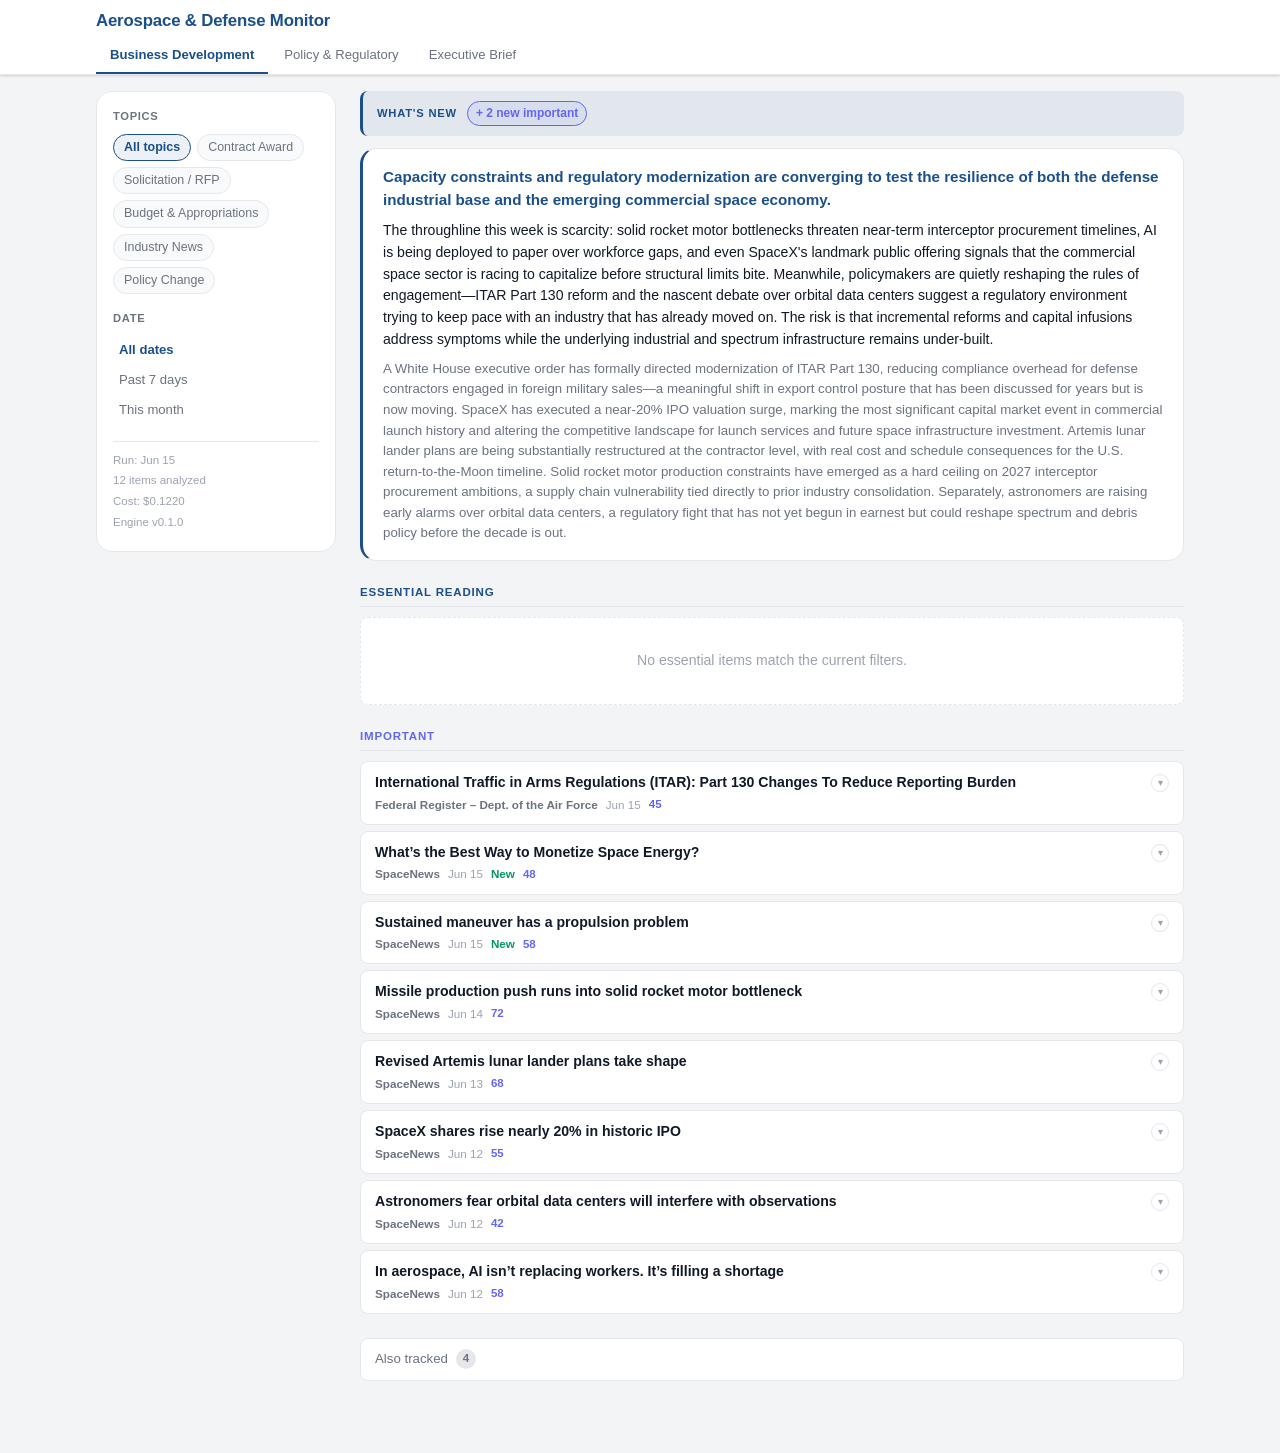
==== clients/aerospace/artifacts/index.html @ c23f2988 "Skeleton engine: config-driven collectors, analysis, deep analysis, archive, frontend, full test sui" ====
<!doctype html>
<html lang="en">
<head>
  <meta charset="utf-8">
  <meta name="viewport" content="width=device-width, initial-scale=1">
  <meta name="theme-color" content="#0052cc" id="meta-theme-color">
  <title>Intelligence Brief</title>
  <style>/* ═══════════════════════════════════════════════════════════════════
   Custom properties — accent overridden at runtime from data JSON
   ═══════════════════════════════════════════════════════════════════ */
:root {
  --accent: #0052cc;
  --accent-dark: #003d99;
  --accent-bg: rgba(0,82,204,.08);

  --text: #111827;
  --text-sec: #6b7280;
  --text-muted: #9ca3af;

  --bg: #f3f4f6;
  --surface: #ffffff;
  --surface-alt: #f9fafb;
  --border: #e5e7eb;

  --t1-accent: var(--accent);
  --t2-accent: #6366f1;
  --t3-color: var(--text-sec);

  --sig-new: #059669;
  --sig-deadline: #dc2626;
  --sig-escalate: #d97706;
  --sig-unverified: #9333ea;

  --r-s: 4px;
  --r-m: 8px;
  --r-l: 12px;
  --r-xl: 16px;

  --shadow: 0 1px 3px rgba(0,0,0,.1), 0 1px 2px rgba(0,0,0,.06);
  --shadow-lg: 0 4px 12px rgba(0,0,0,.1);

  --dur: 160ms;
  --ease: ease;
}

/* ═══════════════════════════════════════════════════════════════════
   Reset & base
   ═══════════════════════════════════════════════════════════════════ */
*, *::before, *::after { box-sizing: border-box; margin: 0; padding: 0; }

body {
  font-family: -apple-system, BlinkMacSystemFont, "Segoe UI", Roboto,
               "Helvetica Neue", Arial, sans-serif;
  font-size: 15px;
  line-height: 1.55;
  color: var(--text);
  background: var(--bg);
  -webkit-font-smoothing: antialiased;
}

a { color: var(--accent); text-decoration: none; }
a:hover { text-decoration: underline; }

h1, h2, h3 { font-weight: 600; line-height: 1.3; }
p { margin-bottom: .6em; }
p:last-child { margin-bottom: 0; }
ul { list-style: none; }

button {
  cursor: pointer;
  border: none;
  background: none;
  font: inherit;
  color: inherit;
}

/* ═══════════════════════════════════════════════════════════════════
   Layout helpers
   ═══════════════════════════════════════════════════════════════════ */
.container {
  width: 100%;
  max-width: 1120px;
  margin: 0 auto;
  padding-left: 16px;
  padding-right: 16px;
}

/* ═══════════════════════════════════════════════════════════════════
   Loading screen
   ═══════════════════════════════════════════════════════════════════ */
#loading-screen {
  position: fixed;
  inset: 0;
  display: flex;
  align-items: center;
  justify-content: center;
  background: var(--bg);
  z-index: 999;
}

#loading-screen.hidden { display: none; }

.loading-inner {
  display: flex;
  flex-direction: column;
  align-items: center;
  gap: 16px;
  color: var(--text-sec);
  font-size: .9rem;
}

.loading-spinner {
  width: 32px;
  height: 32px;
  border: 3px solid var(--border);
  border-top-color: var(--accent);
  border-radius: 50%;
  animation: spin .7s linear infinite;
}

@keyframes spin { to { transform: rotate(360deg); } }

/* ═══════════════════════════════════════════════════════════════════
   Header — sticky, mobile-first
   ═══════════════════════════════════════════════════════════════════ */
.site-header {
  position: sticky;
  top: 0;
  z-index: 100;
  background: var(--surface);
  border-bottom: 1px solid var(--border);
  box-shadow: var(--shadow);
}

.header-inner {
  padding-top: 10px;
  padding-bottom: 0;
}

.header-top {
  display: flex;
  align-items: center;
  justify-content: space-between;
  margin-bottom: 6px;
}

.site-title {
  font-size: .95rem;
  font-weight: 700;
  color: var(--accent);
  letter-spacing: -.01em;
  white-space: nowrap;
  overflow: hidden;
  text-overflow: ellipsis;
}

/* Filters toggle button (hidden on desktop) */
.filter-toggle {
  display: inline-flex;
  align-items: center;
  gap: 5px;
  padding: 5px 12px;
  border: 1px solid var(--border);
  border-radius: var(--r-l);
  font-size: .8rem;
  font-weight: 500;
  color: var(--text-sec);
  background: var(--surface);
  flex-shrink: 0;
  transition: border-color var(--dur), color var(--dur);
}
.filter-toggle[aria-expanded="true"] {
  border-color: var(--accent);
  color: var(--accent);
}

/* Edition tabs */
.edition-nav {
  display: flex;
  gap: 2px;
  overflow-x: auto;
  -webkit-overflow-scrolling: touch;
  scrollbar-width: none;
  padding-bottom: 0;
}
.edition-nav::-webkit-scrollbar { display: none; }

.edition-btn {
  flex-shrink: 0;
  padding: 7px 14px;
  font-size: .82rem;
  font-weight: 500;
  color: var(--text-sec);
  border-bottom: 2px solid transparent;
  border-radius: var(--r-s) var(--r-s) 0 0;
  transition: color var(--dur), border-color var(--dur);
  white-space: nowrap;
}
.edition-btn:hover { color: var(--text); }
.edition-btn.active {
  color: var(--accent);
  border-bottom-color: var(--accent);
  font-weight: 600;
}

/* ═══════════════════════════════════════════════════════════════════
   Page layout — single column on mobile, sidebar on desktop
   ═══════════════════════════════════════════════════════════════════ */
.layout {
  display: block;
  padding-top: 16px;
  padding-bottom: 48px;
}

/* ═══════════════════════════════════════════════════════════════════
   Filter panel — collapses to a drawer on mobile
   ═══════════════════════════════════════════════════════════════════ */
.filter-panel {
  display: none;
  background: var(--surface);
  border: 1px solid var(--border);
  border-radius: var(--r-xl);
  padding: 16px;
  margin-bottom: 16px;
}
.filter-panel.open { display: block; }

.filter-section { margin-bottom: 16px; }
.filter-section:last-child { margin-bottom: 0; }

.filter-label {
  font-size: .7rem;
  font-weight: 700;
  text-transform: uppercase;
  letter-spacing: .06em;
  color: var(--text-sec);
  margin-bottom: 8px !important;
}

/* Category pills */
.category-pills {
  display: flex;
  flex-wrap: wrap;
  gap: 6px;
}

.cat-pill {
  padding: 3px 10px;
  border: 1px solid var(--border);
  border-radius: 20px;
  font-size: .78rem;
  font-weight: 500;
  color: var(--text-sec);
  background: var(--surface-alt);
  cursor: pointer;
  transition: border-color var(--dur), color var(--dur), background var(--dur);
  white-space: nowrap;
}
.cat-pill:hover { border-color: var(--accent); color: var(--accent); }
.cat-pill.active {
  background: var(--accent-bg);
  border-color: var(--accent);
  color: var(--accent);
  font-weight: 600;
}

/* Date filters */
.date-filters { display: flex; flex-direction: column; gap: 2px; }

.date-btn {
  padding: 4px 6px;
  border-radius: var(--r-s);
  font-size: .82rem;
  color: var(--text-sec);
  text-align: left;
  cursor: pointer;
  transition: background var(--dur), color var(--dur);
}
.date-btn:hover { background: var(--surface-alt); color: var(--text); }
.date-btn.active { color: var(--accent); font-weight: 600; }

/* Run metadata */
.run-meta {
  font-size: .72rem;
  color: var(--text-muted);
  border-top: 1px solid var(--border);
  padding-top: 10px;
  margin-top: 4px;
}
.run-meta p { margin-bottom: 3px !important; }

/* ═══════════════════════════════════════════════════════════════════
   What's-new zone
   ═══════════════════════════════════════════════════════════════════ */
#whats-new { margin-bottom: 24px; }

.wn-bar {
  display: flex;
  flex-wrap: wrap;
  gap: 6px;
  align-items: center;
  padding: 10px 14px;
  background: var(--accent-bg);
  border-left: 3px solid var(--accent);
  border-radius: var(--r-m);
  margin-bottom: 12px;
}

.wn-label {
  font-size: .7rem;
  font-weight: 800;
  text-transform: uppercase;
  letter-spacing: .07em;
  color: var(--accent);
  margin-right: 4px;
}

.sig-chip {
  display: inline-flex;
  align-items: center;
  gap: 3px;
  padding: 2px 8px;
  border-radius: 20px;
  font-size: .75rem;
  font-weight: 600;
  white-space: nowrap;
}
.sig-chip.t1  { background: var(--accent-bg); color: var(--accent); border: 1px solid var(--accent); }
.sig-chip.t2  { background: rgba(99,102,241,.08); color: var(--t2-accent); border: 1px solid var(--t2-accent); }
.sig-chip.esc { background: rgba(217,119,6,.08); color: var(--sig-escalate); border: 1px solid var(--sig-escalate); }
.sig-chip.dl  { background: rgba(220,38,38,.08); color: var(--sig-deadline); border: 1px solid var(--sig-deadline); }

/* Editorial block */
.editorial {
  background: var(--surface);
  border: 1px solid var(--border);
  border-left: 3px solid var(--accent);
  border-radius: var(--r-xl);
  padding: 16px 20px;
}
.editorial-theme {
  font-size: .95rem;
  font-weight: 700;
  color: var(--accent);
  margin-bottom: 8px !important;
}
.editorial-note {
  font-size: .88rem;
  margin-bottom: 8px !important;
}
.editorial-digest {
  font-size: .83rem;
  color: var(--text-sec);
  margin-bottom: 0 !important;
}

/* ═══════════════════════════════════════════════════════════════════
   Tier section headings
   ═══════════════════════════════════════════════════════════════════ */
.tier-section { margin-bottom: 24px; }

.tier-heading {
  font-size: .72rem;
  font-weight: 700;
  text-transform: uppercase;
  letter-spacing: .07em;
  color: var(--text-sec);
  margin-bottom: 10px;
  padding-bottom: 6px;
  border-bottom: 1px solid var(--border);
}
.tier1-heading { color: var(--t1-accent); }
.tier2-heading { color: var(--t2-accent); }

/* ═══════════════════════════════════════════════════════════════════
   Tier 1 — full cards in a responsive grid
   ═══════════════════════════════════════════════════════════════════ */
.card-grid {
  display: grid;
  gap: 14px;
  grid-template-columns: 1fr;
}

.full-card {
  background: var(--surface);
  border: 1px solid var(--border);
  border-top: 3px solid var(--accent);
  border-radius: var(--r-xl);
  padding: 18px 20px;
  box-shadow: var(--shadow);
  display: flex;
  flex-direction: column;
  gap: 10px;
  position: relative;
}

.new-badge {
  position: absolute;
  top: 10px;
  right: 12px;
  font-size: .62rem;
  font-weight: 800;
  letter-spacing: .07em;
  color: var(--sig-new);
  background: rgba(5,150,105,.1);
  border: 1px solid var(--sig-new);
  padding: 1px 6px;
  border-radius: var(--r-s);
}

.card-title {
  font-size: .97rem;
  font-weight: 600;
  line-height: 1.35;
  color: var(--text);
  padding-right: 52px; /* room for NEW badge */
}
.card-title a { color: inherit; }
.card-title a:hover { color: var(--accent); text-decoration: none; }

.card-meta {
  display: flex;
  flex-wrap: wrap;
  align-items: center;
  gap: 8px;
  font-size: .76rem;
  color: var(--text-muted);
}
.source-tag {
  font-weight: 600;
  color: var(--text-sec);
}
.score-dot {
  font-size: .72rem;
  font-weight: 700;
}

.analysis-block { font-size: .86rem; }

.analysis-label {
  font-size: .68rem;
  font-weight: 700;
  text-transform: uppercase;
  letter-spacing: .05em;
  color: var(--text-sec);
  display: block;
  margin-bottom: 3px;
}

.so-what, .now-what { margin-bottom: 10px; }
.now-what { margin-bottom: 0; }

/* Stat chips strip */
.stat-chips {
  display: flex;
  flex-wrap: wrap;
  gap: 6px;
}
.stat-chip {
  display: inline-flex;
  align-items: center;
  gap: 4px;
  padding: 2px 8px;
  border: 1px solid var(--border);
  border-radius: var(--r-s);
  font-size: .75rem;
  font-weight: 500;
  color: var(--text-sec);
  background: var(--surface-alt);
}
.stat-chip.money      { border-color:#10b981; color:#059669; background:rgba(16,185,129,.06); }
.stat-chip.population { border-color:#6366f1; color:#4f46e5; background:rgba(99,102,241,.06); }
.stat-chip.deadline   { border-color:var(--sig-deadline); color:var(--sig-deadline); background:rgba(220,38,38,.06); }
.stat-chip.deadline.imminent { font-weight:700; }

/* Category tags */
.cat-tags { display: flex; flex-wrap: wrap; gap: 4px; }
.cat-tag {
  padding: 1px 8px;
  background: var(--accent-bg);
  color: var(--accent);
  border-radius: var(--r-s);
  font-size: .7rem;
  font-weight: 600;
  cursor: pointer;
}
.cat-tag:hover { opacity: .75; }

/* Confidence / unverified warning */
.conf-note {
  font-size: .76rem;
  color: var(--sig-unverified);
  background: rgba(147,51,234,.06);
  border: 1px solid rgba(147,51,234,.2);
  border-radius: var(--r-s);
  padding: 6px 10px;
}

/* ═══════════════════════════════════════════════════════════════════
   Tier 2 — compact expandable rows using <details>
   ═══════════════════════════════════════════════════════════════════ */
.card-list { display: flex; flex-direction: column; gap: 6px; }

.compact-row {
  background: var(--surface);
  border: 1px solid var(--border);
  border-radius: var(--r-m);
  overflow: hidden;
}

.compact-summary {
  display: grid;
  grid-template-columns: 1fr auto;
  align-items: start;
  gap: 10px;
  padding: 10px 14px;
  cursor: pointer;
  user-select: none;
  list-style: none;
  transition: background var(--dur);
}
.compact-summary::-webkit-details-marker { display: none; }
.compact-summary::marker { display: none; }
.compact-summary:hover { background: var(--surface-alt); }
.compact-row[open] .compact-summary { background: var(--surface-alt); }

.compact-left { min-width: 0; }

.compact-title {
  font-size: .88rem;
  font-weight: 600;
  color: var(--text);
  white-space: nowrap;
  overflow: hidden;
  text-overflow: ellipsis;
  margin-bottom: 2px;
}
.compact-meta {
  font-size: .73rem;
  color: var(--text-muted);
  display: flex;
  flex-wrap: wrap;
  gap: 8px;
  align-items: center;
}

.chevron {
  width: 18px;
  height: 18px;
  border: 1.5px solid var(--border);
  border-radius: 50%;
  display: flex;
  align-items: center;
  justify-content: center;
  font-size: .65rem;
  color: var(--text-muted);
  flex-shrink: 0;
  margin-top: 2px;
  transition: transform var(--dur);
}
.compact-row[open] .chevron { transform: rotate(180deg); }

.compact-detail {
  padding: 12px 14px 14px;
  border-top: 1px solid var(--border);
  background: var(--surface-alt);
  display: flex;
  flex-direction: column;
  gap: 10px;
}
.compact-detail .analysis-block { font-size: .84rem; }

.source-link {
  font-size: .78rem;
  color: var(--accent);
  align-self: flex-start;
}

/* ═══════════════════════════════════════════════════════════════════
   Tier 3 — collapsed drawer
   ═══════════════════════════════════════════════════════════════════ */
.tier3-drawer {
  border: 1px solid var(--border);
  border-radius: var(--r-m);
  overflow: hidden;
  margin-bottom: 24px;
}

.tier3-summary {
  display: flex;
  align-items: center;
  gap: 8px;
  padding: 10px 14px;
  cursor: pointer;
  user-select: none;
  font-size: .83rem;
  font-weight: 500;
  color: var(--text-sec);
  background: var(--surface);
  list-style: none;
  transition: background var(--dur);
}
.tier3-summary::-webkit-details-marker { display: none; }
.tier3-summary::marker { display: none; }
.tier3-summary:hover { background: var(--surface-alt); }

.tier3-count {
  min-width: 20px;
  height: 20px;
  padding: 0 5px;
  background: var(--border);
  border-radius: 10px;
  font-size: .72rem;
  font-weight: 700;
  color: var(--text-sec);
  display: inline-flex;
  align-items: center;
  justify-content: center;
}

.tier3-list {
  padding: 8px 14px 12px;
  background: var(--surface);
  border-top: 1px solid var(--border);
  display: flex;
  flex-direction: column;
  gap: 4px;
}

.tier3-item {
  display: flex;
  align-items: baseline;
  gap: 8px;
}
.tier3-dot {
  width: 4px;
  height: 4px;
  border-radius: 50%;
  background: var(--border);
  flex-shrink: 0;
  margin-top: 8px;
}
.tier3-item a {
  font-size: .83rem;
  color: var(--text-sec);
  overflow: hidden;
  text-overflow: ellipsis;
  white-space: nowrap;
  min-width: 0;
}
.tier3-item a:hover { color: var(--accent); }
.tier3-item { flex-wrap: wrap; }       /* let the deep-analysis block drop to its own line */

/* ═══════════════════════════════════════════════════════════════════
   In-depth analysis (per item, all tiers)
   ═══════════════════════════════════════════════════════════════════ */
.deep-wrap { width: 100%; margin-top: 8px; }

.deep-btn {
  font-size: .78rem;
  font-weight: 600;
  color: var(--accent);
  background: var(--accent-bg);
  border: 1px solid var(--border);
  border-radius: var(--radius-sm, 6px);
  padding: 4px 10px;
  cursor: pointer;
}
.deep-btn:hover { border-color: var(--accent); }
.deep-btn[aria-expanded="true"] { background: var(--accent); color: #fff; }

.deep-panel {
  margin-top: 8px;
  padding: 10px 12px;
  background: var(--surface-alt, var(--surface));
  border: 1px solid var(--border);
  border-radius: var(--radius-sm, 6px);
}
.deep-section + .deep-section { margin-top: 10px; }
.deep-section-label {
  font-size: .72rem;
  text-transform: uppercase;
  letter-spacing: .04em;
  color: var(--text-muted);
  margin: 0 0 3px;
}
.deep-text { font-size: .85rem; color: var(--text-sec); margin: 0; }
.deep-list { font-size: .85rem; color: var(--text-sec); margin: 0; padding-left: 18px; }
.deep-list li { margin: 2px 0; }
.deep-empty { font-size: .82rem; color: var(--text-muted); margin: 0; }

/* ═══════════════════════════════════════════════════════════════════
   Empty state
   ═══════════════════════════════════════════════════════════════════ */
.empty-state {
  text-align: center;
  padding: 32px 16px;
  color: var(--text-muted);
  font-size: .88rem;
  background: var(--surface);
  border: 1px dashed var(--border);
  border-radius: var(--r-m);
}

/* ═══════════════════════════════════════════════════════════════════
   Desktop layout — sidebar appears at 900 px
   ═══════════════════════════════════════════════════════════════════ */
@media (min-width: 900px) {
  .filter-toggle { display: none; }

  .layout {
    display: grid;
    grid-template-columns: 220px 1fr;
    gap: 24px;
    align-items: start;
  }

  .filter-panel {
    display: block !important;
    position: sticky;
    top: 90px;
    max-height: calc(100vh - 110px);
    overflow-y: auto;
    scrollbar-width: thin;
    margin-bottom: 0;
  }

  .card-grid { grid-template-columns: repeat(2, 1fr); }

  .site-title { font-size: 1.05rem; }
}

@media (min-width: 1120px) {
  .layout { grid-template-columns: 240px 1fr; }
}
</style>
</head>
<body>
  <div id="loading-screen" aria-live="polite" aria-label="Loading">
    <div class="loading-inner">
      <div class="loading-spinner"></div>
      <p>Loading briefing…</p>
    </div>
  </div>

  <header class="site-header" id="site-header" hidden>
    <div class="header-inner container">
      <div class="header-top">
        <h1 class="site-title" id="site-title"></h1>
        <button class="filter-toggle" id="filter-toggle"
                aria-expanded="false" aria-controls="filter-panel">
          <svg width="16" height="16" viewBox="0 0 16 16" fill="currentColor" aria-hidden="true">
            <path d="M1 3h14v1.5L9 10v5l-2-1V10L1 4.5V3z"/>
          </svg>
          Filters
        </button>
      </div>
      <nav class="edition-nav" id="edition-nav" aria-label="Editions"></nav>
    </div>
  </header>

  <div class="layout container" id="main-layout" hidden>
    <aside class="filter-panel" id="filter-panel" aria-label="Filters">
      <div class="filter-section" id="category-section">
        <p class="filter-label">Topics</p>
        <div class="category-pills" id="category-pills"></div>
      </div>
      <div class="filter-section">
        <p class="filter-label">Date</p>
        <div class="date-filters" id="date-filters"></div>
      </div>
      <div class="run-meta" id="run-meta"></div>
    </aside>

    <main class="content" id="content" role="main">
      <section aria-label="What's new" id="whats-new"></section>

      <section class="tier-section" id="tier1-section">
        <h2 class="tier-heading tier1-heading">Essential Reading</h2>
        <div class="card-grid" id="tier1-cards"></div>
        <p class="empty-state" id="tier1-empty" hidden>
          No essential items match the current filters.
        </p>
      </section>

      <section class="tier-section" id="tier2-section">
        <h2 class="tier-heading tier2-heading">Important</h2>
        <div class="card-list" id="tier2-cards"></div>
        <p class="empty-state" id="tier2-empty" hidden>
          No important items match the current filters.
        </p>
      </section>

      <details class="tier3-drawer" id="tier3-drawer">
        <summary class="tier3-summary">
          Also tracked
          <span class="tier3-count" id="tier3-count">0</span>
        </summary>
        <ul class="tier3-list" id="tier3-list" aria-label="Routine items"></ul>
      </details>
    </main>
  </div>

  <script>window.__DATA_URL = 'run_output.json';</script>
  <script>'use strict';

/* ═══════════════════════════════════════════════════════════════════
   State
   ═══════════════════════════════════════════════════════════════════ */
const state = {
  data: null,
  activeEdition: null,   // edition id string
  activeCategory: null,  // category string, null = all
  dateFilter: 'all',     // 'all' | 'week' | 'month'
  newIds: new Set(),     // item_ids that are new this run
};

/* ═══════════════════════════════════════════════════════════════════
   Boot
   ═══════════════════════════════════════════════════════════════════ */
document.addEventListener('DOMContentLoaded', () => {
  const url = window.__DATA_URL || 'run_output.json';
  fetch(url)
    .then(r => {
      if (!r.ok) throw new Error('HTTP ' + r.status + ' loading ' + url);
      return r.json();
    })
    .then(data => {
      state.data = data;
      boot();
    })
    .catch(err => {
      const scr = document.getElementById('loading-screen');
      scr.innerHTML =
        '<div class="loading-inner" style="color:var(--sig-deadline)">' +
        '<p>Could not load briefing data.</p>' +
        '<p style="font-size:.8rem;color:var(--text-muted)">' + esc(err.message) + '</p>' +
        '</div>';
    });
});

function boot() {
  const { data } = state;
  const wn = data.whats_new || {};
  state.newIds = new Set([...(wn.new_tier_1 || []), ...(wn.new_tier_2 || [])]);

  const cfg = data.site_config;
  if (cfg && cfg.editions && cfg.editions.length > 0) {
    state.activeEdition = cfg.editions[0].id;
  }

  applyBranding(cfg);
  buildEditionNav(cfg);
  buildFilterPanel(cfg);
  wireFilterToggle();
  renderRunMeta();
  render();

  document.getElementById('loading-screen').classList.add('hidden');
  document.getElementById('site-header').hidden = false;
  document.getElementById('main-layout').hidden = false;
}

/* ═══════════════════════════════════════════════════════════════════
   Branding — accent color and title from data
   ═══════════════════════════════════════════════════════════════════ */
function applyBranding(cfg) {
  if (!cfg) return;
  document.title = cfg.name + ' — Briefing';
  document.getElementById('site-title').textContent = cfg.name;
  if (cfg.accent_color) {
    const root = document.documentElement;
    root.style.setProperty('--accent', cfg.accent_color);
    root.style.setProperty('--accent-dark', shiftLightness(cfg.accent_color, -0.12));
    root.style.setProperty('--accent-bg', hexAlpha(cfg.accent_color, 0.08));
    const meta = document.getElementById('meta-theme-color');
    if (meta) meta.setAttribute('content', cfg.accent_color);
  }
}

function shiftLightness(hex, delta) {
  const r = clamp(parseInt(hex.slice(1, 3), 16) + Math.round(delta * 255));
  const g = clamp(parseInt(hex.slice(3, 5), 16) + Math.round(delta * 255));
  const b = clamp(parseInt(hex.slice(5, 7), 16) + Math.round(delta * 255));
  return '#' + [r, g, b].map(v => v.toString(16).padStart(2, '0')).join('');
}
function hexAlpha(hex, a) {
  const r = parseInt(hex.slice(1, 3), 16);
  const g = parseInt(hex.slice(3, 5), 16);
  const b = parseInt(hex.slice(5, 7), 16);
  return 'rgba(' + r + ',' + g + ',' + b + ',' + a + ')';
}
function clamp(v) { return Math.max(0, Math.min(255, v)); }

/* ═══════════════════════════════════════════════════════════════════
   Edition nav
   ═══════════════════════════════════════════════════════════════════ */
function buildEditionNav(cfg) {
  const nav = document.getElementById('edition-nav');
  if (!cfg || cfg.editions.length < 2) { nav.hidden = true; return; }
  nav.innerHTML = '';
  cfg.editions.forEach(ed => {
    const btn = el('button', 'edition-btn' + (ed.id === state.activeEdition ? ' active' : ''));
    btn.textContent = ed.label;
    btn.dataset.id = ed.id;
    btn.addEventListener('click', () => {
      state.activeEdition = ed.id;
      state.activeCategory = null;
      nav.querySelectorAll('.edition-btn').forEach(b =>
        b.classList.toggle('active', b.dataset.id === ed.id));
      refreshCategoryPills(cfg);
      render();
    });
    nav.appendChild(btn);
  });
}

/* ═══════════════════════════════════════════════════════════════════
   Filter panel
   ═══════════════════════════════════════════════════════════════════ */
function buildFilterPanel(cfg) {
  refreshCategoryPills(cfg);
  buildDateButtons();
}

function refreshCategoryPills(cfg) {
  const wrap = document.getElementById('category-pills');
  const sec = document.getElementById('category-section');
  wrap.innerHTML = '';
  if (!cfg) return;

  const edition = cfg.editions.find(e => e.id === state.activeEdition);
  if (!edition || !edition.categories.length) {
    sec.hidden = true;
    return;
  }
  sec.hidden = false;

  // "All" pill
  wrap.appendChild(makePill('All topics', null));
  edition.categories.forEach(cat => wrap.appendChild(makePill(cat, cat)));
}

function makePill(label, value) {
  const btn = el('button', 'cat-pill' + (state.activeCategory === value ? ' active' : ''));
  btn.textContent = label;
  btn.addEventListener('click', () => {
    state.activeCategory = (state.activeCategory === value) ? null : value;
    syncPillStates(value);
    render();
  });
  return btn;
}

function syncPillStates(clicked) {
  document.querySelectorAll('.cat-pill').forEach(p => {
    const isAll = p.textContent === 'All topics';
    p.classList.toggle('active', isAll ? state.activeCategory === null : p.textContent === state.activeCategory);
  });
}

function buildDateButtons() {
  const wrap = document.getElementById('date-filters');
  [['All dates', 'all'], ['Past 7 days', 'week'], ['This month', 'month']].forEach(([label, val]) => {
    const btn = el('button', 'date-btn' + (state.dateFilter === val ? ' active' : ''));
    btn.textContent = label;
    btn.addEventListener('click', () => {
      state.dateFilter = val;
      document.querySelectorAll('.date-btn').forEach(b =>
        b.classList.toggle('active', b.textContent === label));
      render();
    });
    wrap.appendChild(btn);
  });
}

function wireFilterToggle() {
  const btn = document.getElementById('filter-toggle');
  const panel = document.getElementById('filter-panel');
  btn.addEventListener('click', () => {
    const open = panel.classList.toggle('open');
    btn.setAttribute('aria-expanded', String(open));
  });
}

/* ═══════════════════════════════════════════════════════════════════
   Filtering
   ═══════════════════════════════════════════════════════════════════ */
function filteredItems() {
  const now = Date.now();
  const weekMs = 7 * 86400e3;
  return (state.data.items || []).filter(item => {
    // Edition: must have non-zero relevance in the active edition
    if (state.activeEdition) {
      const ea = item.per_edition && item.per_edition[state.activeEdition];
      if (!ea || ea.relevance_score === 0) return false;
    }
    // Category
    if (state.activeCategory) {
      const ea = item.per_edition && item.per_edition[state.activeEdition];
      if (!ea || !ea.categories.includes(state.activeCategory)) return false;
    }
    // Date
    if (state.dateFilter !== 'all') {
      const ts = new Date(item.published_at || item.collected_at).getTime();
      if (state.dateFilter === 'week' && now - ts > weekMs) return false;
      if (state.dateFilter === 'month') {
        const d = new Date(ts);
        const today = new Date();
        if (d.getFullYear() !== today.getFullYear() || d.getMonth() !== today.getMonth()) return false;
      }
    }
    return true;
  });
}

/* ═══════════════════════════════════════════════════════════════════
   Main render
   ═══════════════════════════════════════════════════════════════════ */
function render() {
  const items = filteredItems();
  const t1 = items.filter(i => i.tier === 1);
  const t2 = items.filter(i => i.tier === 2);
  const t3 = items.filter(i => i.tier === 3);

  renderWhatsNew(items);
  renderTier1(t1);
  renderTier2(t2);
  renderTier3(t3);
}

/* ═══════════════════════════════════════════════════════════════════
   What's-new zone
   ═══════════════════════════════════════════════════════════════════ */
function renderWhatsNew(visible) {
  const sec = document.getElementById('whats-new');
  sec.innerHTML = '';
  const wn = state.data.whats_new || {};
  const editorial = state.data.editorial;
  const visSet = new Set(visible.map(i => i.item_id));

  const n1    = (wn.new_tier_1  || []).filter(id => visSet.has(id)).length;
  const n2    = (wn.new_tier_2  || []).filter(id => visSet.has(id)).length;
  const nEsc  = (wn.escalated   || []).filter(e  => visSet.has(e.item_id)).length;
  const dl    = (wn.deadline_imminent || []).filter(id => visSet.has(id)).length;

  const chips = [];
  if (n1)   chips.push('<span class="sig-chip t1">▲ ' + n1 + ' new essential</span>');
  if (n2)   chips.push('<span class="sig-chip t2">+ ' + n2 + ' new important</span>');
  if (nEsc) chips.push('<span class="sig-chip esc">↑ ' + nEsc + ' escalated</span>');
  if (dl)   chips.push('<span class="sig-chip dl">⏰ ' + dl + ' deadline soon</span>');

  if (chips.length) {
    const bar = el('div', 'wn-bar');
    bar.innerHTML = '<span class="wn-label">What\'s new</span>' + chips.join('');
    sec.appendChild(bar);
  }

  if (editorial) {
    const card = el('div', 'editorial');
    card.innerHTML =
      '<p class="editorial-theme">' + esc(editorial.theme_of_week) + '</p>' +
      '<p class="editorial-note">' + esc(editorial.editors_note) + '</p>' +
      '<p class="editorial-digest">' + esc(editorial.whats_new_digest) + '</p>';
    sec.appendChild(card);
  }
}

/* ═══════════════════════════════════════════════════════════════════
   Tier 1 — full cards
   ═══════════════════════════════════════════════════════════════════ */
function renderTier1(items) {
  const grid = document.getElementById('tier1-cards');
  const empty = document.getElementById('tier1-empty');
  grid.innerHTML = '';
  empty.hidden = items.length > 0;
  items.forEach(item => grid.appendChild(fullCard(item)));
}

function fullCard(item) {
  const ea = editionAnalysis(item);
  const isNew = state.newIds.has(item.item_id);
  const div = el('div', 'full-card');

  // NEW badge
  if (isNew) {
    const badge = el('span', 'new-badge');
    badge.textContent = 'NEW';
    div.appendChild(badge);
  }

  // Title
  const titleEl = el('div', 'card-title');
  const link = el('a');
  link.href = item.url;
  link.target = '_blank';
  link.rel = 'noopener';
  link.textContent = item.title;
  titleEl.appendChild(link);
  div.appendChild(titleEl);

  // Meta row
  const meta = el('div', 'card-meta');
  const src = el('span', 'source-tag');
  src.textContent = item.source_id;
  meta.appendChild(src);
  if (item.published_at) {
    const dt = el('span');
    dt.textContent = fmtDate(item.published_at);
    meta.appendChild(dt);
  }
  if (ea) {
    const sc = el('span', 'score-dot');
    sc.textContent = ea.relevance_score;
    sc.style.color = ea.relevance_score >= 80 ? 'var(--t1-accent)' : 'var(--t2-accent)';
    meta.appendChild(sc);
  }
  div.appendChild(meta);

  // Analysis
  if (ea) {
    const ab = el('div', 'analysis-block');
    ab.innerHTML =
      '<div class="so-what">' +
        '<span class="analysis-label">Why it matters</span>' +
        esc(ea.so_what) +
      '</div>' +
      '<div class="now-what">' +
        '<span class="analysis-label">What to do</span>' +
        esc(ea.now_what) +
      '</div>';
    div.appendChild(ab);
  }

  // Stat chips
  const chips = statChips(item);
  if (chips) div.appendChild(chips);

  // Category tags
  if (ea && ea.categories.length) {
    const tags = el('div', 'cat-tags');
    ea.categories.forEach(cat => {
      const t = el('span', 'cat-tag');
      t.textContent = cat;
      t.addEventListener('click', () => { state.activeCategory = cat; syncPillStates(cat); render(); });
      tags.appendChild(t);
    });
    div.appendChild(tags);
  }

  // Confidence note
  if (item.confidence_note) {
    const note = el('div', 'conf-note');
    note.textContent = '⚠ ' + item.confidence_note;
    div.appendChild(note);
  }

  div.appendChild(deepAnalysisBlock(item));
  return div;
}

/* ═══════════════════════════════════════════════════════════════════
   Tier 2 — compact expandable rows
   ═══════════════════════════════════════════════════════════════════ */
function renderTier2(items) {
  const list = document.getElementById('tier2-cards');
  const empty = document.getElementById('tier2-empty');
  list.innerHTML = '';
  empty.hidden = items.length > 0;
  items.forEach(item => list.appendChild(compactRow(item)));
}

function compactRow(item) {
  const ea = editionAnalysis(item);
  const isNew = state.newIds.has(item.item_id);
  const details = el('details', 'compact-row');

  // Summary (always visible)
  const summary = el('summary', 'compact-summary');
  const left = el('div', 'compact-left');

  const title = el('div', 'compact-title');
  title.textContent = item.title;
  left.appendChild(title);

  const meta = el('div', 'compact-meta');
  const src = el('span', 'source-tag');
  src.textContent = item.source_id;
  meta.appendChild(src);
  if (item.published_at) {
    const dt = el('span');
    dt.textContent = fmtDate(item.published_at);
    meta.appendChild(dt);
  }
  if (isNew) {
    const nb = el('span');
    nb.textContent = 'New';
    nb.style.cssText = 'color:var(--sig-new);font-weight:700';
    meta.appendChild(nb);
  }
  if (ea) {
    const sc = el('span', 'score-dot');
    sc.textContent = ea.relevance_score;
    sc.style.color = 'var(--t2-accent)';
    meta.appendChild(sc);
  }
  left.appendChild(meta);
  summary.appendChild(left);

  const chev = el('span', 'chevron');
  chev.textContent = '▾';
  chev.setAttribute('aria-hidden', 'true');
  summary.appendChild(chev);
  details.appendChild(summary);

  // Detail (shown when open)
  if (ea) {
    const detail = el('div', 'compact-detail');

    const ab = el('div', 'analysis-block');
    ab.innerHTML =
      '<div class="so-what">' +
        '<span class="analysis-label">Why it matters</span>' +
        esc(ea.so_what) +
      '</div>' +
      '<div class="now-what">' +
        '<span class="analysis-label">What to do</span>' +
        esc(ea.now_what) +
      '</div>';
    detail.appendChild(ab);

    const chips = statChips(item);
    if (chips) detail.appendChild(chips);

    if (ea.categories.length) {
      const tags = el('div', 'cat-tags');
      ea.categories.forEach(cat => {
        const t = el('span', 'cat-tag');
        t.textContent = cat;
        t.addEventListener('click', () => { state.activeCategory = cat; syncPillStates(cat); render(); });
        tags.appendChild(t);
      });
      detail.appendChild(tags);
    }

    if (item.confidence_note) {
      const note = el('div', 'conf-note');
      note.textContent = '⚠ ' + item.confidence_note;
      detail.appendChild(note);
    }

    const srcLink = el('a', 'source-link');
    srcLink.href = item.url;
    srcLink.target = '_blank';
    srcLink.rel = 'noopener';
    srcLink.textContent = 'Read source ↗';
    detail.appendChild(srcLink);

    details.appendChild(detail);
  }

  details.appendChild(deepAnalysisBlock(item));
  return details;
}

/* ═══════════════════════════════════════════════════════════════════
   Tier 3 — collapsed drawer
   ═══════════════════════════════════════════════════════════════════ */
function renderTier3(items) {
  const list   = document.getElementById('tier3-list');
  const count  = document.getElementById('tier3-count');
  const drawer = document.getElementById('tier3-drawer');
  list.innerHTML = '';
  count.textContent = items.length;
  drawer.style.display = items.length === 0 ? 'none' : '';
  items.forEach(item => {
    const li = el('li', 'tier3-item');
    const dot = el('span', 'tier3-dot');
    const a = el('a');
    a.href = item.url;
    a.target = '_blank';
    a.rel = 'noopener';
    a.title = item.title;
    a.textContent = item.title;
    li.appendChild(dot);
    li.appendChild(a);
    li.appendChild(deepAnalysisBlock(item));
    list.appendChild(li);
  });
}

/* ═══════════════════════════════════════════════════════════════════
   In-depth analysis
   ═══════════════════════════════════════════════════════════════════ */

// ── Live-call seam ───────────────────────────────────────────────────
// Returns a Promise of the deep-analysis payload for one item. Today it
// resolves with data precomputed at pipeline time and embedded in the loaded
// artifact. To move deep analysis to an on-demand backend later, change ONLY
// this function body — e.g.
//     return fetch('/api/deep/' + encodeURIComponent(itemId)).then(r => r.json());
// Every caller already awaits the returned promise and renders from its result,
// so no other frontend code needs to change.
function getDeepAnalysis(itemId) {
  const item = (state.data.items || []).find(i => i.item_id === itemId);
  return Promise.resolve((item && item.deep_analysis) || null);
}

// Button + lazily-populated panel, shared by every tier's card renderer.
function deepAnalysisBlock(item) {
  const wrap = el('div', 'deep-wrap');

  const btn = el('button', 'deep-btn');
  btn.textContent = 'In-depth analysis';
  btn.setAttribute('aria-expanded', 'false');

  const panel = el('div', 'deep-panel');
  panel.hidden = true;

  btn.addEventListener('click', () => {
    const willOpen = panel.hidden;
    panel.hidden = !willOpen;
    btn.setAttribute('aria-expanded', String(willOpen));
    // Populate once, on first open. getDeepAnalysis is the swap point for a
    // future remote call; we always treat its result as a promise.
    if (willOpen && !panel.dataset.loaded) {
      panel.dataset.loaded = '1';
      getDeepAnalysis(item.item_id).then(da => renderDeepSections(panel, da));
    }
  });

  wrap.appendChild(btn);
  wrap.appendChild(panel);
  return wrap;
}

function renderDeepSections(panel, da) {
  panel.innerHTML = '';
  if (!da || !da.sections) {
    const empty = el('p', 'deep-empty');
    empty.textContent = 'No in-depth analysis available for this item.';
    panel.appendChild(empty);
    return;
  }

  // Section order and labels come from site_config (presentation layer);
  // fall back to the data's own keys if config metadata is absent.
  const cfg = state.data.site_config;
  const meta = (cfg && cfg.deep_analysis_sections) ||
    Object.keys(da.sections).map(id => ({ id, label: id }));

  meta.forEach(m => {
    const value = da.sections[m.id];
    if (value == null) return;
    const sec = el('div', 'deep-section');
    const h = el('h4', 'deep-section-label');
    h.textContent = m.label;
    sec.appendChild(h);
    if (Array.isArray(value)) {
      const ul = el('ul', 'deep-list');
      value.forEach(v => { const li = el('li'); li.textContent = v; ul.appendChild(li); });
      sec.appendChild(ul);
    } else {
      const p = el('p', 'deep-text');
      p.textContent = value;
      sec.appendChild(p);
    }
    panel.appendChild(sec);
  });
}

/* ═══════════════════════════════════════════════════════════════════
   Run meta
   ═══════════════════════════════════════════════════════════════════ */
function renderRunMeta() {
  const wrap = document.getElementById('run-meta');
  const m = state.data.meta;
  if (!m) return;
  const lines = [];
  if (m.run_at) lines.push('Run: ' + fmtDate(m.run_at));
  if (m.items_analyzed != null) lines.push(m.items_analyzed + ' items analyzed');
  if (m.estimated_cost_usd != null) lines.push('Cost: $' + m.estimated_cost_usd.toFixed(4));
  if (m.engine_version) lines.push('Engine v' + m.engine_version);
  wrap.innerHTML = lines.map(l => '<p>' + esc(l) + '</p>').join('');
}

/* ═══════════════════════════════════════════════════════════════════
   Stat chips
   ═══════════════════════════════════════════════════════════════════ */
function statChips(item) {
  const chips = [];

  if (item.dollar_amount) {
    const txt = item.dollar_amount.value != null
      ? fmtMoney(item.dollar_amount.value, item.dollar_amount.currency)
      : item.dollar_amount.raw_text;
    const c = el('span', 'stat-chip money');
    c.textContent = '💰 ' + txt;
    chips.push(c);
  }

  if (item.affected_population) {
    const txt = item.affected_population.value != null
      ? fmtPop(item.affected_population.value, item.affected_population.unit)
      : item.affected_population.raw_text;
    const c = el('span', 'stat-chip population');
    c.textContent = '👥 ' + txt;
    chips.push(c);
  }

  if (item.action_deadline) {
    const imminent = deadlineImminent(item.action_deadline);
    const c = el('span', 'stat-chip deadline' + (imminent ? ' imminent' : ''));
    c.textContent = '📅 ' + fmtDeadline(item.action_deadline);
    chips.push(c);
  }

  if (!chips.length) return null;
  const wrap = el('div', 'stat-chips');
  chips.forEach(c => wrap.appendChild(c));
  return wrap;
}

/* ═══════════════════════════════════════════════════════════════════
   Helpers
   ═══════════════════════════════════════════════════════════════════ */
function editionAnalysis(item) {
  if (!state.activeEdition || !item.per_edition) return null;
  return item.per_edition[state.activeEdition] || null;
}

function deadlineImminent(dateStr) {
  const ms = new Date(dateStr + 'T00:00:00').getTime() - Date.now();
  return ms >= 0 && ms <= 7 * 86400e3;
}

function fmtDate(iso) {
  if (!iso) return '';
  const d = new Date(iso);
  const diffDays = Math.floor((Date.now() - d.getTime()) / 86400e3);
  if (diffDays === 0) return 'Today';
  if (diffDays === 1) return 'Yesterday';
  if (diffDays < 7)  return diffDays + 'd ago';
  return d.toLocaleDateString('en-US', {
    month: 'short', day: 'numeric',
    year: diffDays > 365 ? 'numeric' : undefined,
  });
}

function fmtDeadline(dateStr) {
  const d = new Date(dateStr + 'T00:00:00');
  const diff = Math.ceil((d.getTime() - Date.now()) / 86400e3);
  if (diff < 0)  return 'Due ' + d.toLocaleDateString('en-US', { month: 'short', day: 'numeric' }) + ' (passed)';
  if (diff === 0) return 'Due today';
  if (diff === 1) return 'Due tomorrow';
  if (diff <= 7)  return 'Due in ' + diff + ' days';
  return 'Due ' + d.toLocaleDateString('en-US', { month: 'short', day: 'numeric', year: 'numeric' });
}

function fmtMoney(v, currency) {
  const sym = currency === 'EUR' ? '€' : currency === 'GBP' ? '£' : '$';
  if (v >= 1e12) return sym + (v / 1e12).toFixed(1) + 'T';
  if (v >= 1e9)  return sym + (v / 1e9).toFixed(1) + 'B';
  if (v >= 1e6)  return sym + (v / 1e6).toFixed(1) + 'M';
  if (v >= 1e3)  return sym + (v / 1e3).toFixed(0) + 'K';
  return sym + v.toFixed(0);
}

function fmtPop(v, unit) {
  const s = v >= 1e6 ? (v / 1e6).toFixed(1) + 'M'
          : v >= 1e3 ? (v / 1e3).toFixed(0) + 'K'
          : String(v);
  return unit ? s + ' ' + unit : s;
}

// DOM element factory
function el(tag, className) {
  const e = document.createElement(tag);
  if (className) e.className = className;
  return e;
}

// Minimal HTML escaping — use for all untrusted strings inserted as innerHTML
function esc(s) {
  if (s == null) return '';
  return String(s)
    .replace(/&/g, '&amp;')
    .replace(/</g, '&lt;')
    .replace(/>/g, '&gt;')
    .replace(/"/g, '&quot;');
}
</script>
</body>
</html>
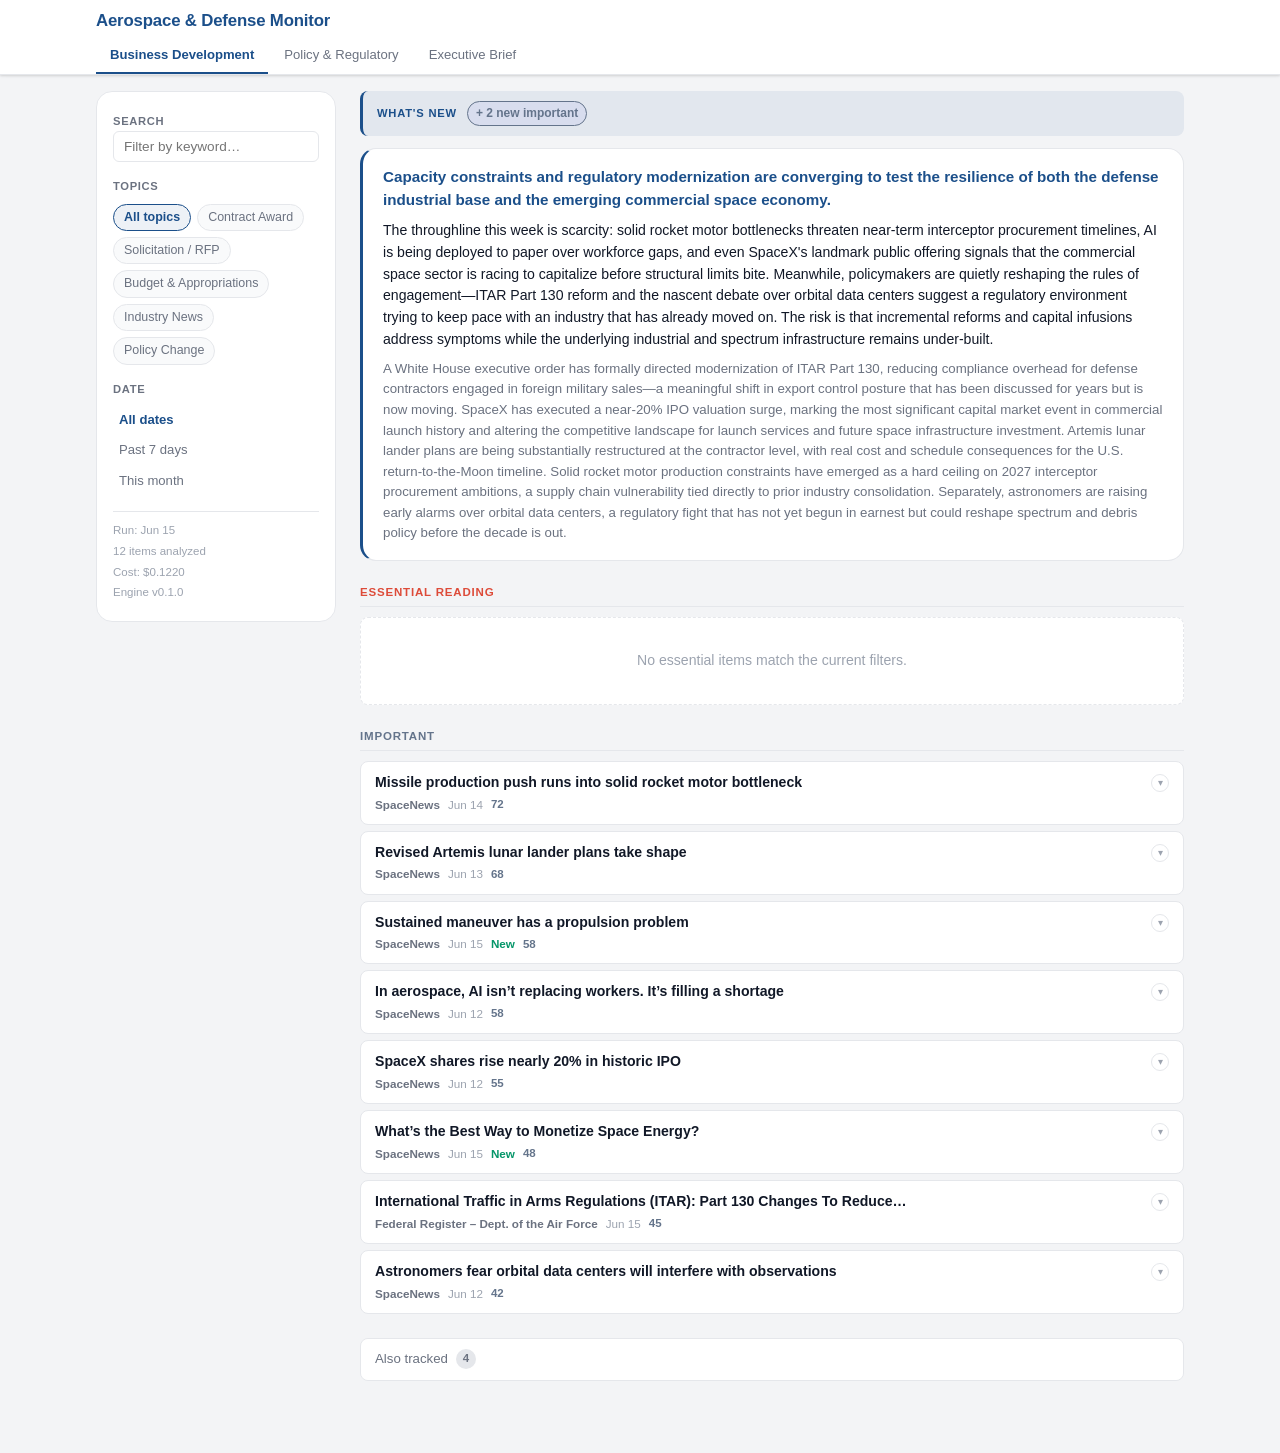
==== commit aa61411e: "Stage 1 finishing: tier colors, tap targets, sort, titles, icons, offline, retention, source alerts " ====
--- a/clients/aerospace/artifacts/index.html
+++ b/clients/aerospace/artifacts/index.html
@@ -22,9 +22,11 @@
   --surface-alt: #f9fafb;
   --border: #e5e7eb;
 
-  --t1-accent: var(--accent);
-  --t2-accent: #6366f1;
-  --t3-color: var(--text-sec);
+  /* Urgency tier colors — semantic, intentionally decoupled from the brand
+     accent: Essential = warm, Important = neutral, Also tracked = muted. */
+  --t1-accent: #DD4B39;          /* Essential — warm coral (≠ deadline red) */
+  --t2-accent: #64748B;          /* Important — neutral slate */
+  --t3-color: var(--text-sec);   /* Also tracked — muted */
 
   --sig-new: #059669;
   --sig-deadline: #dc2626;
@@ -237,6 +239,25 @@
   margin-bottom: 8px !important;
 }
 
+/* Non-clickable reference (item has no resolvable URL) */
+.nonlink { color: var(--text-muted); cursor: default; text-decoration: none; }
+
+/* Search input */
+.search-input {
+  width: 100%;
+  box-sizing: border-box;
+  padding: 7px 10px;
+  font-size: .85rem;
+  color: var(--text);
+  background: var(--surface);
+  border: 1px solid var(--border);
+  border-radius: var(--radius-sm, 6px);
+}
+.search-input:focus {
+  outline: none;
+  border-color: var(--accent);
+}
+
 /* Category pills */
 .category-pills {
   display: flex;
@@ -732,6 +753,26 @@
 
 @media (min-width: 1120px) {
   .layout { grid-template-columns: 240px 1fr; }
+}
+
+/* ═══════════════════════════════════════════════════════════════════
+   Touch devices: 44px minimum tap targets (WCAG 2.5.5 / Apple HIG).
+   Scoped to coarse pointers so desktop (mouse) stays compact.
+   ═══════════════════════════════════════════════════════════════════ */
+@media (pointer: coarse) {
+  .filter-toggle,
+  .edition-btn,
+  .cat-pill,
+  .deep-btn,
+  .cat-tag,
+  .source-link,
+  .tier3-item a {
+    min-height: 44px;
+    display: inline-flex;
+    align-items: center;
+  }
+  .date-btn { min-height: 44px; display: flex; align-items: center; }
+  .search-input { min-height: 44px; }
 }
 </style>
 </head>
@@ -761,6 +802,12 @@
 
   <div class="layout container" id="main-layout" hidden>
     <aside class="filter-panel" id="filter-panel" aria-label="Filters">
+      <div class="filter-section">
+        <label class="filter-label" for="search-input">Search</label>
+        <input type="search" id="search-input" class="search-input"
+               placeholder="Filter by keyword…" autocomplete="off"
+               aria-label="Filter items by keyword">
+      </div>
       <div class="filter-section" id="category-section">
         <p class="filter-label">Topics</p>
         <div class="category-pills" id="category-pills"></div>
@@ -812,6 +859,7 @@
   activeEdition: null,   // edition id string
   activeCategory: null,  // category string, null = all
   dateFilter: 'all',     // 'all' | 'week' | 'month'
+  searchQuery: '',       // lowercased keyword filter, '' = no filter
   newIds: new Set(),     // item_ids that are new this run
 };
 
@@ -819,6 +867,11 @@
    Boot
    ═══════════════════════════════════════════════════════════════════ */
 document.addEventListener('DOMContentLoaded', () => {
+  // Offline fallback: register the service worker (best-effort; ignored where
+  // unsupported, e.g. the headless test harness has no navigator).
+  if (typeof navigator !== 'undefined' && navigator.serviceWorker) {
+    navigator.serviceWorker.register('sw.js').catch(() => {});
+  }
   const url = window.__DATA_URL || 'run_output.json';
   fetch(url)
     .then(r => {
@@ -921,6 +974,13 @@
 function buildFilterPanel(cfg) {
   refreshCategoryPills(cfg);
   buildDateButtons();
+  const input = document.getElementById('search-input');
+  if (input) {
+    input.addEventListener('input', () => {
+      state.searchQuery = input.value.trim().toLowerCase();
+      render();
+    });
+  }
 }
 
 function refreshCategoryPills(cfg) {
@@ -1010,6 +1070,18 @@
         if (d.getFullYear() !== today.getFullYear() || d.getMonth() !== today.getMonth()) return false;
       }
     }
+    // Keyword: substring match over title, source, and the active edition's analysis
+    if (state.searchQuery) {
+      const ea = item.per_edition && item.per_edition[state.activeEdition];
+      const hay = [
+        item.title,
+        item.source_id,
+        ea && ea.so_what,
+        ea && ea.now_what,
+        ...((ea && ea.categories) || []),
+      ].filter(Boolean).join(' ').toLowerCase();
+      if (!hay.includes(state.searchQuery)) return false;
+    }
     return true;
   });
 }
@@ -1019,9 +1091,18 @@
    ═══════════════════════════════════════════════════════════════════ */
 function render() {
   const items = filteredItems();
-  const t1 = items.filter(i => i.tier === 1);
-  const t2 = items.filter(i => i.tier === 2);
-  const t3 = items.filter(i => i.tier === 3);
+  // Within each tier, most relevant first (by the active edition's score,
+  // falling back to importance_score), tie-broken by most recent.
+  const score = it => {
+    const ea = it.per_edition && it.per_edition[state.activeEdition];
+    return ea ? ea.relevance_score : (it.importance_score || 0);
+  };
+  const byScore = (a, b) =>
+    score(b) - score(a) ||
+    new Date(b.published_at || b.collected_at) - new Date(a.published_at || a.collected_at);
+  const t1 = items.filter(i => i.tier === 1).sort(byScore);
+  const t2 = items.filter(i => i.tier === 2).sort(byScore);
+  const t3 = items.filter(i => i.tier === 3).sort(byScore);
 
   renderWhatsNew(items);
   renderTier1(t1);
@@ -1091,12 +1172,9 @@
 
   // Title
   const titleEl = el('div', 'card-title');
-  const link = el('a');
-  link.href = item.url;
-  link.target = '_blank';
-  link.rel = 'noopener';
-  link.textContent = item.title;
-  titleEl.appendChild(link);
+  const titleLink = safeLink(item.url, cleanTitle(item.title));
+  titleLink.title = item.title;            // full title on hover
+  titleEl.appendChild(titleLink);
   div.appendChild(titleEl);
 
   // Meta row
@@ -1137,16 +1215,8 @@
   if (chips) div.appendChild(chips);
 
   // Category tags
-  if (ea && ea.categories.length) {
-    const tags = el('div', 'cat-tags');
-    ea.categories.forEach(cat => {
-      const t = el('span', 'cat-tag');
-      t.textContent = cat;
-      t.addEventListener('click', () => { state.activeCategory = cat; syncPillStates(cat); render(); });
-      tags.appendChild(t);
-    });
-    div.appendChild(tags);
-  }
+  const fullTags = categoryTags(ea && ea.categories);
+  if (fullTags) div.appendChild(fullTags);
 
   // Confidence note
   if (item.confidence_note) {
@@ -1180,7 +1250,8 @@
   const left = el('div', 'compact-left');
 
   const title = el('div', 'compact-title');
-  title.textContent = item.title;
+  title.textContent = cleanTitle(item.title);
+  title.title = item.title;                 // full title on hover
   left.appendChild(title);
 
   const meta = el('div', 'compact-meta');
@@ -1232,16 +1303,8 @@
     const chips = statChips(item);
     if (chips) detail.appendChild(chips);
 
-    if (ea.categories.length) {
-      const tags = el('div', 'cat-tags');
-      ea.categories.forEach(cat => {
-        const t = el('span', 'cat-tag');
-        t.textContent = cat;
-        t.addEventListener('click', () => { state.activeCategory = cat; syncPillStates(cat); render(); });
-        tags.appendChild(t);
-      });
-      detail.appendChild(tags);
-    }
+    const compactTags = categoryTags(ea.categories);
+    if (compactTags) detail.appendChild(compactTags);
 
     if (item.confidence_note) {
       const note = el('div', 'conf-note');
@@ -1249,12 +1312,7 @@
       detail.appendChild(note);
     }
 
-    const srcLink = el('a', 'source-link');
-    srcLink.href = item.url;
-    srcLink.target = '_blank';
-    srcLink.rel = 'noopener';
-    srcLink.textContent = 'Read source ↗';
-    detail.appendChild(srcLink);
+    detail.appendChild(safeLink(item.url, 'Read source ↗', 'source-link'));
 
     details.appendChild(detail);
   }
@@ -1276,12 +1334,8 @@
   items.forEach(item => {
     const li = el('li', 'tier3-item');
     const dot = el('span', 'tier3-dot');
-    const a = el('a');
-    a.href = item.url;
-    a.target = '_blank';
-    a.rel = 'noopener';
+    const a = safeLink(item.url, cleanTitle(item.title));
     a.title = item.title;
-    a.textContent = item.title;
     li.appendChild(dot);
     li.appendChild(a);
     li.appendChild(deepAnalysisBlock(item));
@@ -1480,6 +1534,68 @@
   return e;
 }
 
+// Render an <a> for an http(s) URL, or a non-clickable <span> for a bare
+// reference (e.g. an openFDA recall id that has no public page) — so item
+// cards never emit dead links.
+function safeLink(url, text, className) {
+  const isUrl = /^https?:\/\//i.test(url || '');
+  const cls = isUrl ? className : (className ? className + ' nonlink' : 'nonlink');
+  const node = el(isUrl ? 'a' : 'span', cls);
+  node.textContent = text;
+  if (isUrl) {
+    node.href = url;
+    node.target = '_blank';
+    node.rel = 'noopener';
+  }
+  return node;
+}
+
+// Tidy a source title for display: collapse whitespace and clamp to ~80 chars
+// on a word boundary with an ellipsis. The full title is kept as the element's
+// hover tooltip by callers. Cleaning happens at display only — stored data is
+// untouched.
+function cleanTitle(t) {
+  const s = String(t || '').replace(/\s+/g, ' ').trim();
+  if (s.length <= 80) return s;
+  const clamped = s.slice(0, 80);
+  const sp = clamped.lastIndexOf(' ');
+  return (sp > 40 ? clamped.slice(0, sp) : clamped).replace(/[\s,;:.-]+$/, '') + '…';
+}
+
+// Generic icon for a category, by keyword. Keywords are generic category-type
+// words (not client/industry terms), so this stays config-agnostic.
+function categoryIcon(cat) {
+  const c = String(cat || '').toLowerCase();
+  const map = [
+    [/enforc|litigat|legal|court|settlement/, '⚖️'],
+    [/deadline|comment period/, '⏰'],
+    [/payment|reimburs|pricing|cost|funding|budget|appropriat/, '💵'],
+    [/clearance|approval|device|drug|biologic/, '✅'],
+    [/market|m&a|merger|acquisition|moves/, '📈'],
+    [/legislat|bill|congress|statut/, '🏛️'],
+    [/rule|regulat|guidance|policy/, '📋'],
+    [/coverage/, '🛡️'],
+    [/oversight|report|audit/, '🔍'],
+    [/safety|recall|risk/, '⚠️'],
+  ];
+  for (const [re, icon] of map) if (re.test(c)) return icon;
+  return '🏷️';
+}
+
+// Clickable category tags for an item — shared by the full and compact cards.
+// Returns the tags container, or null when there are no categories.
+function categoryTags(categories) {
+  if (!categories || !categories.length) return null;
+  const tags = el('div', 'cat-tags');
+  categories.forEach(cat => {
+    const t = el('span', 'cat-tag');
+    t.textContent = categoryIcon(cat) + ' ' + cat;
+    t.addEventListener('click', () => { state.activeCategory = cat; syncPillStates(cat); render(); });
+    tags.appendChild(t);
+  });
+  return tags;
+}
+
 // Minimal HTML escaping — use for all untrusted strings inserted as innerHTML
 function esc(s) {
   if (s == null) return '';
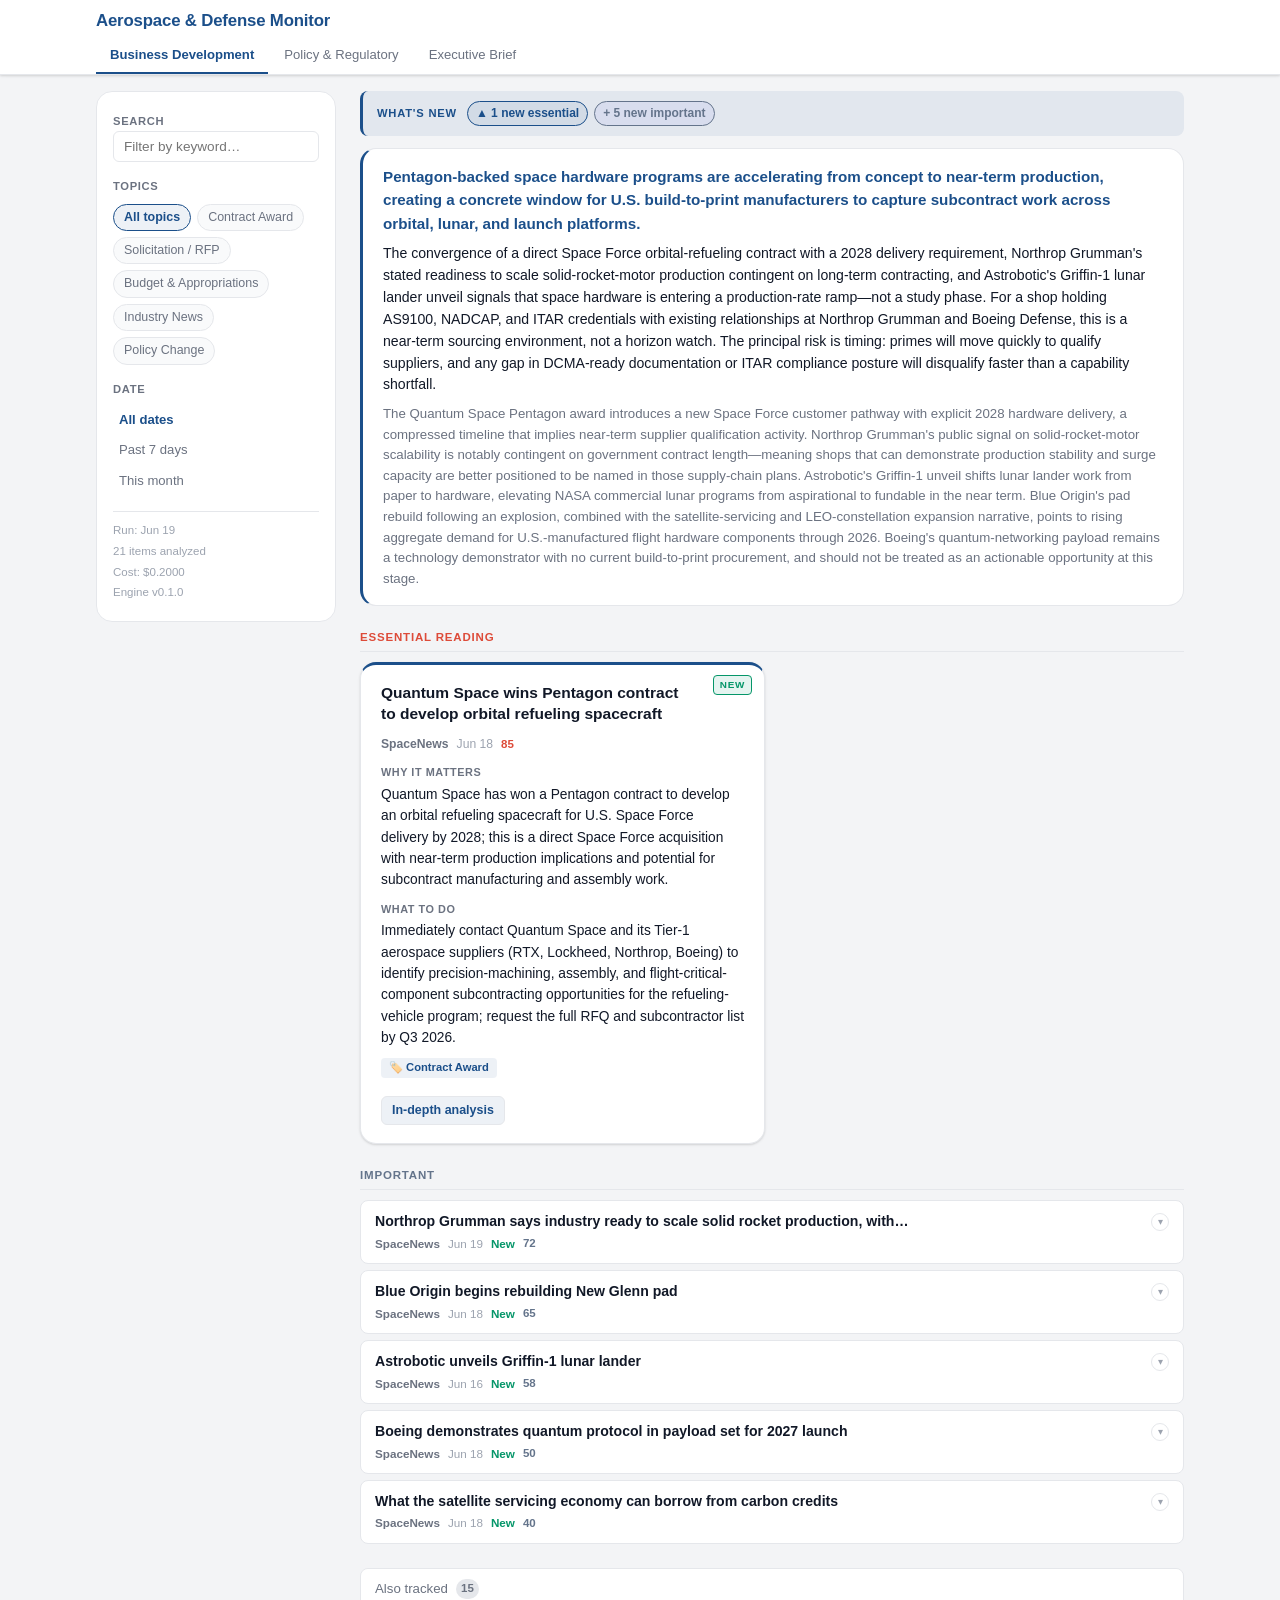
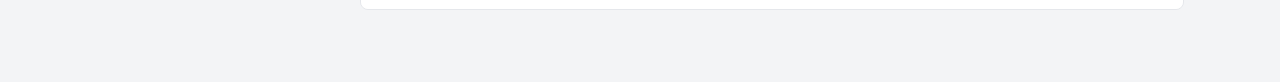
==== commit a0541b69: "chore: aerospace artifacts 2026-06-19T15:09:58Z [skip ci]" ====
--- a/clients/aerospace/artifacts/index.html
+++ b/clients/aerospace/artifacts/index.html
@@ -470,6 +470,16 @@
 
 .so-what, .now-what { margin-bottom: 10px; }
 .now-what { margin-bottom: 0; }
+
+/* "Also covered by" — secondary sources collapsed under a grouping primary */
+.also-covered {
+  margin-top: 10px;
+  font-size: .8rem;
+  color: var(--text-sec);
+}
+.also-covered .also-link { color: var(--text-sec); text-decoration: underline; }
+.also-covered .also-link:hover { color: var(--text); }
+.also-covered .nonlink { color: var(--text-sec); }
 
 /* Stat chips strip */
 .stat-chips {
@@ -1225,6 +1235,9 @@
     div.appendChild(note);
   }
 
+  const also = alsoCoveredBy(item);
+  if (also) div.appendChild(also);
+
   div.appendChild(deepAnalysisBlock(item));
   return div;
 }
@@ -1311,6 +1324,9 @@
       note.textContent = '⚠ ' + item.confidence_note;
       detail.appendChild(note);
     }
+
+    const also = alsoCoveredBy(item);
+    if (also) detail.appendChild(also);
 
     detail.appendChild(safeLink(item.url, 'Read source ↗', 'source-link'));
 
@@ -1550,6 +1566,25 @@
   return node;
 }
 
+// "Also covered by: src, src" — the secondary sources collapsed under this
+// primary item by same-event grouping. Each is a safeLink (full headline on
+// hover). Returns null when the item is not a grouping primary.
+function alsoCoveredBy(item) {
+  const refs = (item && item.also_covered_by) || [];
+  if (!refs.length) return null;
+  const wrap = el('div', 'also-covered');
+  const label = el('span', 'analysis-label');
+  label.textContent = 'Also covered by';
+  wrap.appendChild(label);
+  refs.forEach((r, i) => {
+    if (i) wrap.appendChild(document.createTextNode(', '));
+    const link = safeLink(r.url, r.source_id, 'also-link');
+    link.title = r.title;
+    wrap.appendChild(link);
+  });
+  return wrap;
+}
+
 // Tidy a source title for display: collapse whitespace and clamp to ~80 chars
 // on a word boundary with an ellipsis. The full title is kept as the element's
 // hover tooltip by callers. Cleaning happens at display only — stored data is
